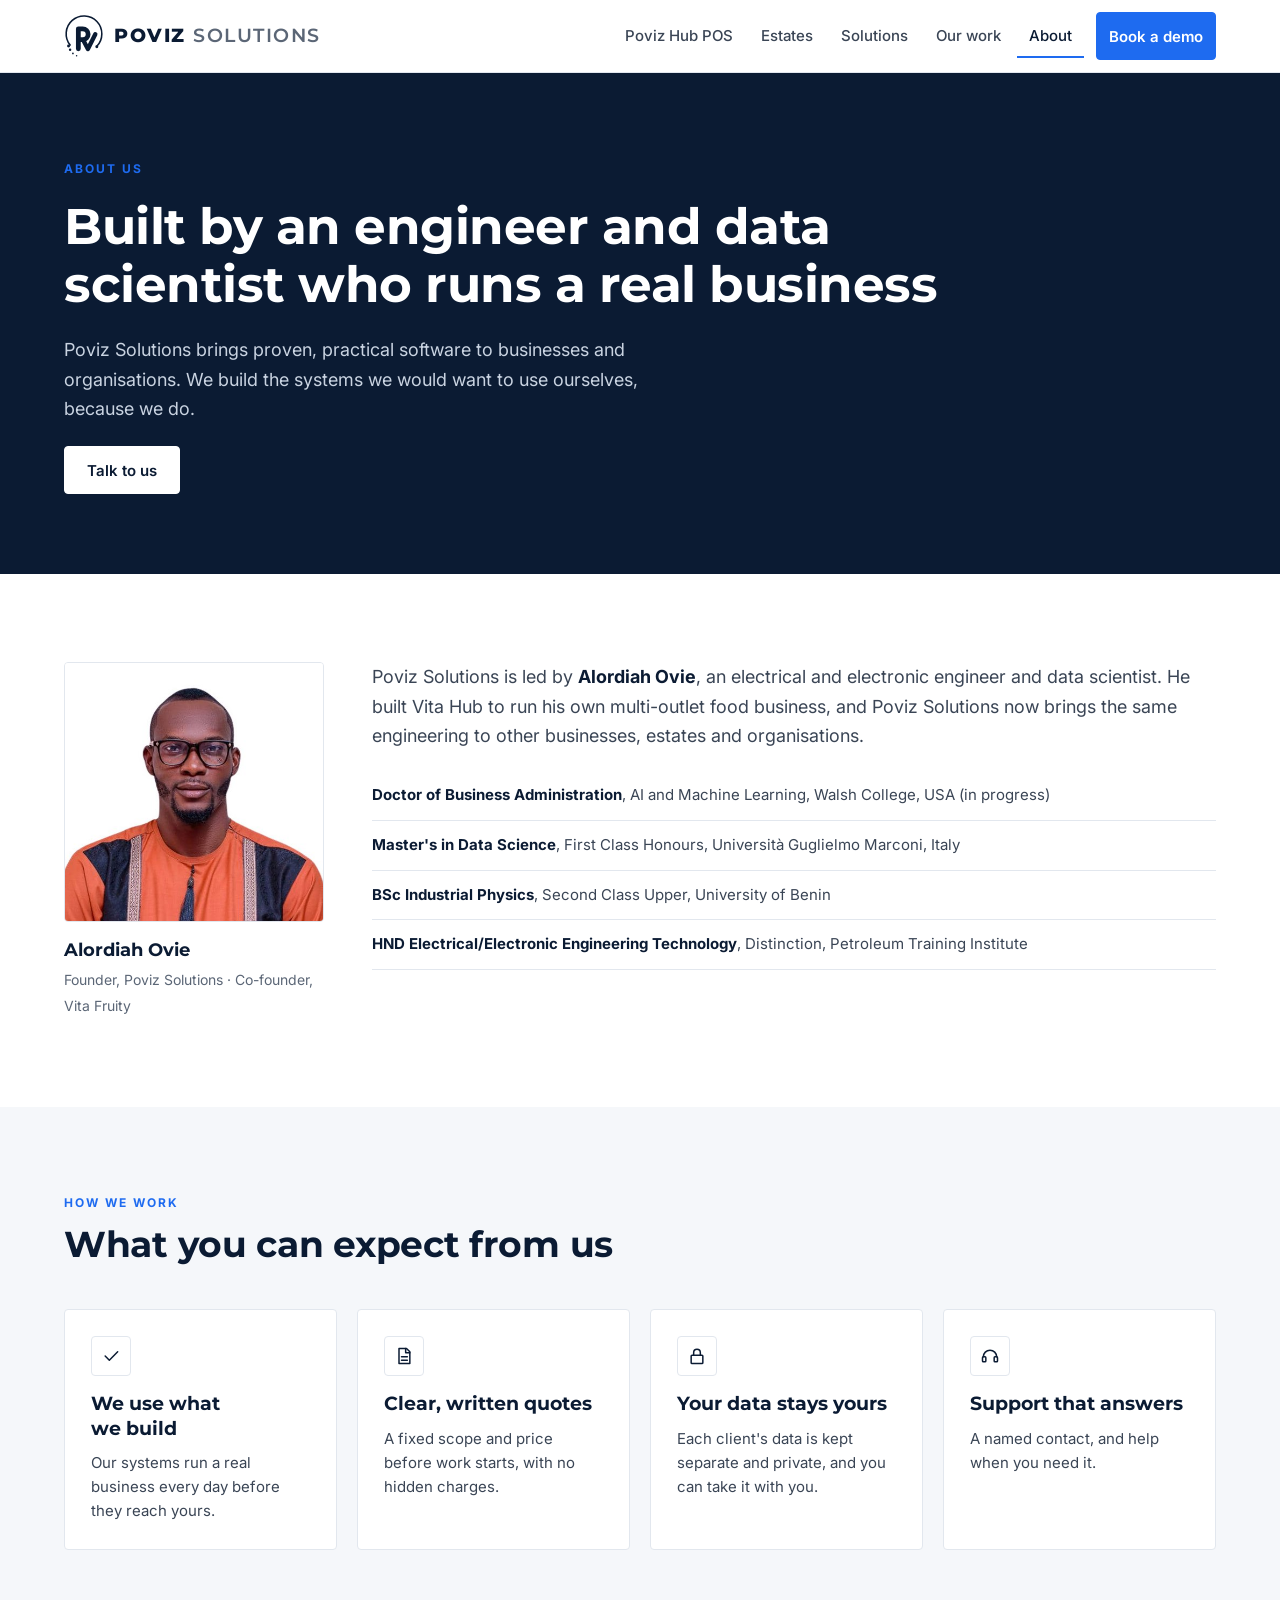
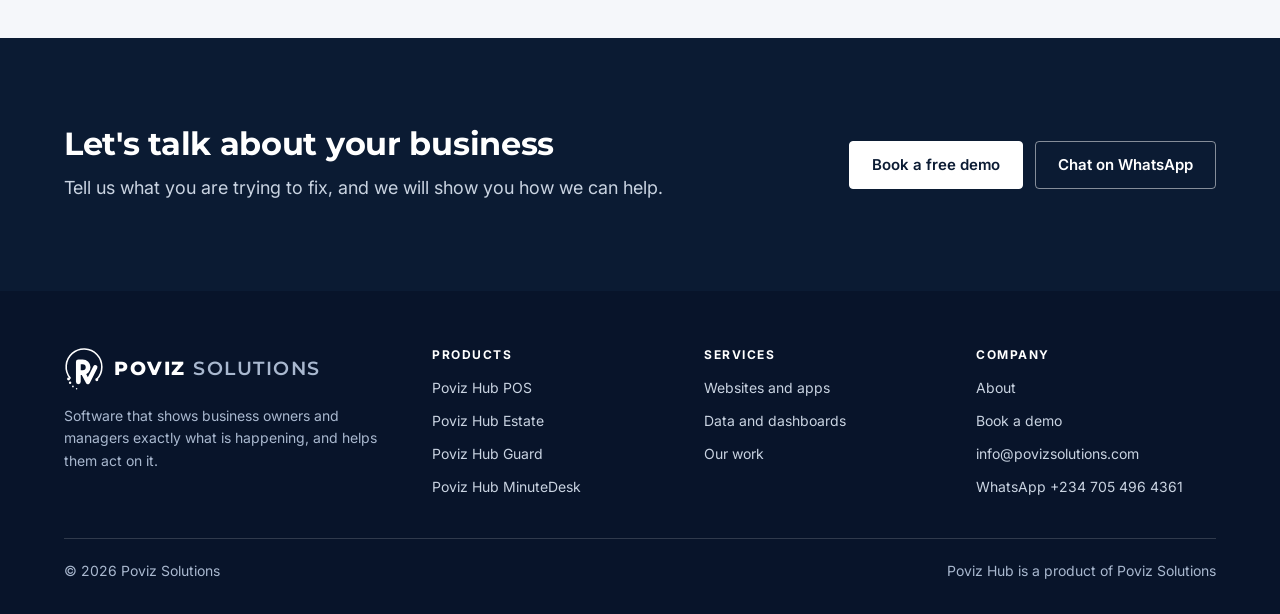
==== about/index.html @ 8c441dad "Professional restyle and a page per product - Navy, white and grey with one blue accent; one-colour " ====
<!doctype html>
<html lang="en">
<head>
<meta charset="utf-8">
<meta name="viewport" content="width=device-width, initial-scale=1">
<title>About | Poviz Solutions</title>
<meta name="description" content="Poviz Solutions is led by Alordiah Ovie, an electrical engineer and data scientist who built Vita Hub to run his own multi-outlet food business.">
<meta property="og:title" content="About | Poviz Solutions">
<meta property="og:description" content="Poviz Solutions is led by Alordiah Ovie, an electrical engineer and data scientist who built Vita Hub to run his own multi-outlet food business.">
<meta property="og:type" content="website">
<meta property="og:url" content="https://povizsolutions.com/about/">
<link rel="canonical" href="https://povizsolutions.com/about/">
<link rel="icon" type="image/svg+xml" href="/favicon.svg">
<link rel="preconnect" href="https://fonts.googleapis.com">
<link rel="preconnect" href="https://fonts.gstatic.com" crossorigin>
<link href="https://fonts.googleapis.com/css2?family=Inter:wght@400;500;600;700&family=Montserrat:wght@600;700;800&display=swap" rel="stylesheet">
<link rel="stylesheet" href="/assets/site.css">
</head>
<body>
<header class="site-header">
<div class="wrap">
<a class="logo" href="/" aria-label="Poviz Solutions home"><svg viewBox="14 6 92 100" aria-hidden="true"><path d="M28.1,76.8 A41 41 0 1 1 89.5,79.5" fill="none" stroke="currentColor" stroke-width="3.6" stroke-linecap="round"/><circle cx="24.5" cy="79" r="3.4" fill="currentColor"/><circle cx="28" cy="87.5" r="2.8" fill="currentColor"/><circle cx="34.5" cy="96" r="2" fill="currentColor"/><circle cx="43" cy="101.5" r="1.7" fill="currentColor"/><circle cx="89.5" cy="80.5" r="3.4" fill="currentColor"/><path d="M47,39.5 H57 A12.5 12.5 0 0 1 57,64.5 H47 M47,39.5 V85.5" fill="none" stroke="currentColor" stroke-width="11" stroke-linecap="round" stroke-linejoin="round"/><path d="M59,67 L69,86 L86,52" fill="none" stroke="currentColor" stroke-width="10" stroke-linecap="round" stroke-linejoin="round"/></svg><b>POVIZ <span>SOLUTIONS</span></b></a>
<nav class="nav" aria-label="Main"><a href="/pos/">Poviz Hub POS</a><a href="/estate/">Estates</a><a href="/solutions/">Solutions</a><a href="/work/">Our work</a><a href="/about/" aria-current="page">About</a><a class="btn" href="/contact/">Book a demo</a></nav>
<details class="menu"><summary aria-label="Open menu"><svg width="18" height="18" viewBox="0 0 24 24" fill="none" stroke="currentColor" stroke-width="2" stroke-linecap="round" aria-hidden="true"><path d="M4 7h16M4 12h16M4 17h16"/></svg>Menu</summary>
<nav class="menu-panel" aria-label="Main"><a href="/pos/">Poviz Hub POS</a><a href="/estate/">Estates</a><a href="/solutions/">Solutions</a><a href="/work/">Our work</a><a href="/about/">About</a><a class="btn" href="/contact/">Book a demo</a></nav></details>
</div>
</header>
<main>
<section class="hero simple"><div class="wrap">
<div class="copy"><div class="eyebrow">About us</div><h1>Built by an engineer and data scientist who runs a real business</h1><p class="lede">Poviz Solutions brings proven, practical software to businesses and organisations. We build the systems we would want to use ourselves, because we do.</p><div class="btn-row"><a class="btn btn-light" href="/contact/">Talk to us</a></div></div>

</div></section><section class="section"><div class="wrap profile">
<figure><img src="/ovie.jpg" alt="Alordiah Ovie, founder of Poviz Solutions" width="238" height="238"><figcaption class="who"><b>Alordiah Ovie</b><span>Founder, Poviz Solutions · Co-founder, Vita Fruity</span></figcaption></figure>
<div class="stack">
<p class="lede">Poviz Solutions is led by <b style="color:var(--navy)">Alordiah Ovie</b>, an electrical and electronic engineer and data scientist. He built Vita Hub to run his own multi-outlet food business, and Poviz Solutions now brings the same engineering to other businesses, estates and organisations.</p>
<ul class="creds">
<li><b>Doctor of Business Administration</b>, AI and Machine Learning, Walsh College, USA (in progress)</li>
<li><b>Master's in Data Science</b>, First Class Honours, Università Guglielmo Marconi, Italy</li>
<li><b>BSc Industrial Physics</b>, Second Class Upper, University of Benin</li>
<li><b>HND Electrical/Electronic Engineering Technology</b>, Distinction, Petroleum Training Institute</li>
</ul>
</div>
</div></section>
<section class="section soft"><div class="wrap">
<div class="head"><div class="eyebrow">How we work</div><h2>What you can expect from us</h2></div>
<div class="grid g4"><div class="card"><span class="icon"><svg width="20" height="20" viewBox="0 0 24 24" fill="none" stroke="currentColor" stroke-width="1.8" stroke-linecap="round" stroke-linejoin="round" aria-hidden="true"><path d="M5 12l5 5L20 7"/></svg></span><h3>We use what we build</h3><p>Our systems run a real business every day before they reach yours.</p></div><div class="card"><span class="icon"><svg width="20" height="20" viewBox="0 0 24 24" fill="none" stroke="currentColor" stroke-width="1.8" stroke-linecap="round" stroke-linejoin="round" aria-hidden="true"><path d="M6 3h9l4 4v14H6z"/><path d="M14 3v5h5M9 13h7M9 17h7"/></svg></span><h3>Clear, written quotes</h3><p>A fixed scope and price before work starts, with no hidden charges.</p></div><div class="card"><span class="icon"><svg width="20" height="20" viewBox="0 0 24 24" fill="none" stroke="currentColor" stroke-width="1.8" stroke-linecap="round" stroke-linejoin="round" aria-hidden="true"><rect x="5" y="11" width="14" height="10" rx="1"/><path d="M8 11V8a4 4 0 0 1 8 0v3"/></svg></span><h3>Your data stays yours</h3><p>Each client's data is kept separate and private, and you can take it with you.</p></div><div class="card"><span class="icon"><svg width="20" height="20" viewBox="0 0 24 24" fill="none" stroke="currentColor" stroke-width="1.8" stroke-linecap="round" stroke-linejoin="round" aria-hidden="true"><path d="M4 13a8 8 0 0 1 16 0"/><rect x="3" y="13" width="4" height="6" rx="1"/><rect x="17" y="13" width="4" height="6" rx="1"/></svg></span><h3>Support that answers</h3><p>A named contact, and help when you need it.</p></div></div>
</div></section>
<section class="section dark cta-band"><div class="wrap">
<div><h2>Let's talk about your business</h2><p class="lede">Tell us what you are trying to fix, and we will show you how we can help.</p></div>
<div class="btn-row"><a class="btn btn-light" href="/contact/?interest=other">Book a free demo</a><a class="btn btn-ghost-light" href="https://wa.me/2347054964361">Chat on WhatsApp</a></div>
</div></section>
</main>
<footer class="site-footer">
<div class="wrap">
<div class="foot-grid">
<div><a class="logo light" href="/" aria-label="Poviz Solutions home"><svg viewBox="14 6 92 100" aria-hidden="true"><path d="M28.1,76.8 A41 41 0 1 1 89.5,79.5" fill="none" stroke="currentColor" stroke-width="3.6" stroke-linecap="round"/><circle cx="24.5" cy="79" r="3.4" fill="currentColor"/><circle cx="28" cy="87.5" r="2.8" fill="currentColor"/><circle cx="34.5" cy="96" r="2" fill="currentColor"/><circle cx="43" cy="101.5" r="1.7" fill="currentColor"/><circle cx="89.5" cy="80.5" r="3.4" fill="currentColor"/><path d="M47,39.5 H57 A12.5 12.5 0 0 1 57,64.5 H47 M47,39.5 V85.5" fill="none" stroke="currentColor" stroke-width="11" stroke-linecap="round" stroke-linejoin="round"/><path d="M59,67 L69,86 L86,52" fill="none" stroke="currentColor" stroke-width="10" stroke-linecap="round" stroke-linejoin="round"/></svg><b>POVIZ <span>SOLUTIONS</span></b></a>
<p>Software that shows business owners and managers exactly what is happening, and helps them act on it.</p></div>
<div><h3>Products</h3><ul><li><a href="/pos/">Poviz Hub POS</a></li><li><a href="/estate/">Poviz Hub Estate</a></li><li><a href="/guard/">Poviz Hub Guard</a></li><li><a href="/minutedesk/">Poviz Hub MinuteDesk</a></li></ul></div>
<div><h3>Services</h3><ul><li><a href="/websites/">Websites and apps</a></li><li><a href="/data/">Data and dashboards</a></li><li><a href="/work/">Our work</a></li></ul></div>
<div><h3>Company</h3><ul><li><a href="/about/">About</a></li><li><a href="/contact/">Book a demo</a></li><li><a href="mailto:info@povizsolutions.com">info@povizsolutions.com</a></li><li><a href="https://wa.me/2347054964361">WhatsApp +234 705 496 4361</a></li></ul></div>
</div>
<div class="foot-base"><span>© 2026 Poviz Solutions</span><span>Poviz Hub is a product of Poviz Solutions</span></div>
</div>
</footer>
</body>
</html>
---- assets/site.css ----
/* Poviz Solutions · site styles
   Navy, white and grey, with one blue accent. Sharp corners (4px). */
:root{
  --navy:#0B1B33; --navy-2:#13274A; --ink:#1F2A3A; --body:#3A4555; --muted:#5B6676;
  --line:#E2E7EE; --line-dark:rgba(255,255,255,.16);
  --soft:#F5F7FA; --white:#FFFFFF;
  --blue:#1E6BF0; --blue-dark:#1450B8; --blue-light:#8DB4FF;
  --radius:4px;
  --display:Montserrat,Arial,sans-serif; --sans:Inter,Arial,sans-serif;
}
*{box-sizing:border-box}
html{scroll-behavior:smooth;-webkit-text-size-adjust:100%}
@media (prefers-reduced-motion:reduce){html{scroll-behavior:auto}}
body{margin:0;background:var(--white);color:var(--ink);font:16px/1.65 var(--sans)}
img{max-width:100%;height:auto}
a{color:var(--blue)}a:hover{color:var(--navy)}
h1,h2,h3{font-family:var(--display);color:var(--navy);margin:0;line-height:1.15;font-weight:700;text-wrap:balance}
h1{font-size:50px;letter-spacing:-.5px}
h2{font-size:36px;letter-spacing:-.3px}
h3{font-size:19px;line-height:1.3}
p{margin:0}
@media (max-width:720px){h1{font-size:34px}h2{font-size:27px}}
:focus-visible{outline:3px solid var(--blue-light);outline-offset:2px}
.sr{position:absolute;width:1px;height:1px;overflow:hidden;clip:rect(0 0 0 0);white-space:nowrap}
.wrap{max-width:1200px;margin:0 auto;padding:0 24px}
@media (max-width:720px){.wrap{padding:0 16px}}

/* Header */
.site-header{background:var(--white);border-bottom:1px solid var(--line);position:sticky;top:0;z-index:20}
.site-header .wrap{display:flex;align-items:center;justify-content:space-between;gap:16px;min-height:72px}
.logo{display:flex;align-items:center;gap:10px;text-decoration:none;color:var(--navy)}
.logo svg{width:40px;height:44px;flex-shrink:0}
.logo b{font-family:var(--display);font-weight:800;font-size:19px;letter-spacing:1.5px;white-space:nowrap}
.logo b span{font-weight:600;color:var(--muted)}
.on-dark .logo, .logo.light{color:var(--white)}
.logo.light b span{color:#A9B8CF}
.nav{display:flex;align-items:center;gap:4px;font-size:15px;font-weight:500}
.nav a{color:var(--body);text-decoration:none;padding:10px 12px}
.nav a:hover,.nav a[aria-current="page"]{color:var(--navy)}
.nav a[aria-current="page"]{box-shadow:inset 0 -2px 0 var(--blue)}
.nav .btn{margin-left:8px;color:var(--white);box-shadow:none}
.menu{display:none}
@media (max-width:980px){
  .nav{display:none}
  .menu{display:block;position:relative}
  .menu summary{list-style:none;cursor:pointer;height:44px;padding:0 14px;border:1px solid var(--line);border-radius:var(--radius);display:flex;align-items:center;gap:8px;font-weight:600;font-size:15px;color:var(--navy)}
  .menu summary::-webkit-details-marker{display:none}
  .menu[open] summary{border-color:var(--navy)}
  .menu-panel{position:absolute;right:0;top:52px;width:min(300px,calc(100vw - 32px));background:var(--white);border:1px solid var(--line);border-radius:var(--radius);box-shadow:0 16px 40px rgba(11,27,51,.14);padding:8px;display:flex;flex-direction:column}
  .menu-panel a{padding:12px 12px;color:var(--ink);text-decoration:none;font-weight:500;border-radius:var(--radius)}
  .menu-panel a:hover{background:var(--soft)}
  .menu-panel .btn{margin-top:6px;color:var(--white)}
}
@media (max-width:420px){.logo b{font-size:16px;letter-spacing:1px}.logo svg{width:34px;height:38px}}

/* Buttons */
.btn{display:inline-flex;align-items:center;justify-content:center;gap:8px;height:48px;padding:0 22px;border-radius:var(--radius);border:1.5px solid var(--blue);background:var(--blue);color:var(--white);font:600 15px var(--sans);text-decoration:none;cursor:pointer;white-space:nowrap}
.btn:hover{background:var(--blue-dark);border-color:var(--blue-dark);color:var(--white)}
.btn-outline{background:transparent;color:var(--navy);border-color:var(--navy)}
.btn-outline:hover{background:var(--navy);border-color:var(--navy);color:var(--white)}
.btn-light{background:var(--white);border-color:var(--white);color:var(--navy)}
.btn-light:hover{background:#E8EDF4;border-color:#E8EDF4;color:var(--navy)}
.btn-ghost-light{background:transparent;border-color:rgba(255,255,255,.5);color:var(--white)}
.btn-ghost-light:hover{background:rgba(255,255,255,.08);border-color:var(--white);color:var(--white)}
.btn-row{display:flex;flex-wrap:wrap;gap:12px}
.link{font-weight:600;text-decoration:none}
.link:hover{text-decoration:underline}

/* Sections */
.section{padding:88px 0}
.section.tight{padding:64px 0}
.section.soft{background:var(--soft)}
.section.dark{background:var(--navy);color:#C9D3E1}
.section.dark h1,.section.dark h2,.section.dark h3{color:var(--white)}
.section.lined{border-top:1px solid var(--line)}
@media (max-width:720px){.section{padding:60px 0}.section.tight{padding:44px 0}}
.eyebrow{font:700 12px var(--sans);letter-spacing:2px;text-transform:uppercase;color:var(--blue)}
.dark .eyebrow{color:var(--blue-light)}
.head{display:flex;flex-direction:column;gap:14px;max-width:760px}
.lede{font-size:18px;line-height:1.65;color:var(--body)}
.dark .lede{color:#C9D3E1}
.stack{display:flex;flex-direction:column;gap:20px}
.mt-40{margin-top:40px}.mt-24{margin-top:24px}

/* Hero */
.hero{background:var(--navy);color:#C9D3E1}
.hero .wrap{display:grid;grid-template-columns:minmax(0,1.15fr) minmax(0,.85fr);gap:56px;align-items:center;padding-top:88px;padding-bottom:96px}
.hero.simple .wrap{grid-template-columns:minmax(0,1fr);padding-bottom:80px}
.hero h1{color:var(--white)}
.hero .lede{color:#C9D3E1;max-width:620px}
.hero .copy{display:flex;flex-direction:column;gap:22px}
@media (max-width:900px){.hero .wrap{grid-template-columns:minmax(0,1fr);gap:40px;padding-top:56px;padding-bottom:64px}}
.status{display:inline-flex;align-items:center;gap:8px;align-self:flex-start;font-size:13px;font-weight:600;color:var(--white);border:1px solid var(--line-dark);border-radius:var(--radius);padding:6px 12px}
.status i{width:8px;height:8px;border-radius:50%;background:var(--blue-light)}
.status.live i{background:#4ADE80}

/* Dashboard illustration */
.panel{background:var(--white);border-radius:6px;padding:22px;color:var(--ink);display:flex;flex-direction:column;gap:14px;box-shadow:0 24px 60px rgba(0,0,0,.25);max-width:440px;width:100%;justify-self:center}
.panel-top{display:flex;justify-content:space-between;align-items:center;font-weight:600;font-size:15px}
.tag{font-size:12px;font-weight:600;color:var(--blue-dark);border:1px solid #C9DAFB;border-radius:2px;padding:2px 8px}
.bars{display:flex;align-items:flex-end;gap:7px;height:96px;border-bottom:1px solid var(--line);padding:0 4px}
.bars span{flex:1;background:var(--navy);border-radius:2px 2px 0 0}
.bars span.b{background:var(--blue)}
.panel-row{background:var(--soft);border-radius:var(--radius);padding:14px;display:flex;justify-content:space-between;align-items:center;gap:12px}
.panel-row small{display:block;font-size:12px;color:var(--muted)}
.panel-row b{font-size:16px}
.ok{font-size:12px;font-weight:600;color:#166534;border:1px solid #BBE5C8;border-radius:2px;padding:2px 8px}
.panel-grid{display:grid;grid-template-columns:repeat(2,minmax(0,1fr));gap:8px}
.panel-grid div{border:1px solid var(--line);border-radius:var(--radius);padding:12px}
.panel-grid small{display:block;font-size:12px;color:var(--muted)}
.panel-grid b{font-family:var(--display);font-size:22px}
.panel-grid b.sm{font-family:var(--sans);font-size:15px}
.panel-note{font-size:12px;color:var(--muted);text-align:center}

/* Trust strip */
.strip{border-bottom:1px solid var(--line);background:var(--soft)}
.strip .wrap{display:flex;flex-wrap:wrap;gap:12px 40px;align-items:center;justify-content:space-between;padding-top:22px;padding-bottom:22px}
.strip p{font-family:var(--display);font-weight:700;color:var(--navy);font-size:18px}
.ticks{display:flex;flex-wrap:wrap;gap:10px 28px;list-style:none;margin:0;padding:0;font-weight:600;font-size:15px;color:var(--navy)}
.ticks li{display:flex;align-items:center;gap:8px}
.ticks svg{flex-shrink:0;color:var(--blue)}
.dark .ticks{color:var(--white)}
.dark .ticks svg{color:var(--blue-light)}

/* Cards */
.grid{display:grid;gap:20px;margin-top:44px}
.g2{grid-template-columns:repeat(2,minmax(0,1fr))}
.g3{grid-template-columns:repeat(3,minmax(0,1fr))}
.g4{grid-template-columns:repeat(4,minmax(0,1fr))}
@media (max-width:1000px){.g3,.g4{grid-template-columns:repeat(2,minmax(0,1fr))}}
@media (max-width:640px){.g2,.g3,.g4{grid-template-columns:minmax(0,1fr)}}
.card{background:var(--white);border:1px solid var(--line);border-radius:var(--radius);padding:26px;display:flex;flex-direction:column;gap:10px}
.card p{color:var(--body);font-size:15px;line-height:1.6}
.soft .card{background:var(--white)}
.dark .card{background:transparent;border-color:var(--line-dark)}
.dark .card p{color:#C9D3E1}
.card .icon{width:40px;height:40px;border-radius:var(--radius);border:1px solid var(--line);display:flex;align-items:center;justify-content:center;color:var(--navy);margin-bottom:6px}
.dark .card .icon{border-color:var(--line-dark);color:var(--white)}
.card .more{margin-top:auto;padding-top:8px;font-weight:600;font-size:15px;text-decoration:none}
a.card{text-decoration:none;color:inherit;transition:border-color .15s ease}
a.card:hover{border-color:var(--navy)}
a.card:hover .more{text-decoration:underline}
.label{align-self:flex-start;font-size:12px;font-weight:600;letter-spacing:.3px;color:var(--muted);border:1px solid var(--line);border-radius:2px;padding:2px 8px}
.label.live{color:#166534;border-color:#BBE5C8}

/* Split layout */
.split{display:grid;grid-template-columns:minmax(0,1fr) minmax(0,1fr);gap:56px;align-items:center}
@media (max-width:900px){.split{grid-template-columns:minmax(0,1fr);gap:36px}}

/* Lists */
.list{list-style:none;margin:0;padding:0;display:flex;flex-direction:column}
.list li{display:flex;gap:14px;padding:18px 0;border-bottom:1px solid var(--line)}
.list li:first-child{border-top:1px solid var(--line)}
.dark .list li{border-color:var(--line-dark)}
.list b{display:block;color:var(--navy);font-size:17px;margin-bottom:2px}
.dark .list b{color:var(--white)}
.list p{color:var(--body);font-size:15px}
.dark .list p{color:#C9D3E1}
.list .num{flex-shrink:0;width:32px;height:32px;border-radius:var(--radius);background:var(--navy);color:var(--white);font:700 14px var(--display);display:flex;align-items:center;justify-content:center}
.dark .list .num{background:var(--white);color:var(--navy)}
.chips{display:flex;flex-wrap:wrap;gap:8px;list-style:none;margin:0;padding:0}
.chips li{border:1px solid var(--line);border-radius:2px;padding:6px 12px;font-size:14px;font-weight:500;color:var(--navy)}
.dark .chips li{border-color:var(--line-dark);color:var(--white)}

/* Steps */
.steps{display:grid;grid-template-columns:repeat(4,minmax(0,1fr));gap:0;margin-top:44px;border-top:1px solid var(--line)}
.steps > div{padding:28px 24px 0 0;display:flex;flex-direction:column;gap:10px}
.steps .n{font:700 14px var(--display);color:var(--blue)}
.steps p{color:var(--body);font-size:15px}
@media (max-width:900px){.steps{grid-template-columns:repeat(2,minmax(0,1fr))}}
@media (max-width:560px){.steps{grid-template-columns:minmax(0,1fr)}}

/* Devices and screenshots */
.browser{background:var(--navy);border-radius:6px 6px 0 0;padding:10px 10px 0;box-shadow:0 24px 60px rgba(11,27,51,.16)}
.browser .dots{display:flex;gap:6px;padding:0 4px 9px;align-items:center}
.browser .dots i{width:9px;height:9px;border-radius:50%;background:#3A4B66}
.browser .dots span{margin-left:8px;font-size:12px;color:#A9B8CF}
.browser img{display:block;border-radius:2px 2px 0 0}
.browser-base{height:12px;background:#CBD3DE;border-radius:0 0 6px 6px;margin:0 -14px}
.shots{display:flex;gap:20px;overflow-x:auto;scroll-snap-type:x mandatory;padding:6px 2px 18px;margin-top:28px}
.shots figure{flex:0 0 210px;margin:0;scroll-snap-align:start}
.phone{background:var(--navy);border-radius:26px;padding:7px;box-shadow:0 14px 34px rgba(11,27,51,.16)}
.phone img{display:block;border-radius:20px}
.shots figcaption{margin-top:12px}
.shots figcaption b{display:block;font-size:15px;color:var(--navy)}
.shots figcaption span{font-size:13px;line-height:1.5;color:var(--muted)}
.dark .shots figcaption b{color:var(--white)}
.dark .shots figcaption span{color:#A9B8CF}
.note{font-size:13px;color:var(--muted)}

/* FAQ */
.faq{display:flex;flex-direction:column;margin-top:32px;border-top:1px solid var(--line)}
.faq details{border-bottom:1px solid var(--line);padding:20px 0}
.faq summary{cursor:pointer;font-weight:600;font-size:17px;color:var(--navy);list-style:none;display:flex;justify-content:space-between;gap:16px}
.faq summary::-webkit-details-marker{display:none}
.faq summary::after{content:"+";font-size:22px;line-height:1;color:var(--navy);font-weight:400}
.faq details[open] summary::after{content:"–"}
.faq p{margin-top:10px;color:var(--body);font-size:15px;line-height:1.7;max-width:760px}

/* About */
.profile{display:grid;grid-template-columns:260px minmax(0,1fr);gap:48px;align-items:start}
.profile img{width:100%;aspect-ratio:1;object-fit:cover;border-radius:var(--radius);display:block;border:1px solid var(--line)}
.profile .who{margin-top:14px}
.profile .who b{display:block;font-family:var(--display);font-size:18px;color:var(--navy)}
.profile .who span{font-size:14px;color:var(--muted)}
@media (max-width:760px){.profile{grid-template-columns:minmax(0,1fr)}.profile figure{max-width:240px}}
.profile figure{margin:0}
.creds{list-style:none;margin:0;padding:0;display:flex;flex-direction:column}
.creds li{padding:12px 0;border-bottom:1px solid var(--line);font-size:15px;color:var(--body)}
.creds li b{color:var(--navy)}

/* Contact */
.contact{display:grid;grid-template-columns:minmax(0,1fr) minmax(0,1.1fr);gap:56px;align-items:start}
@media (max-width:900px){.contact{grid-template-columns:minmax(0,1fr);gap:36px}}
.contact-lines{list-style:none;margin:0;padding:0;display:flex;flex-direction:column}
.contact-lines li{padding:14px 0;border-bottom:1px solid var(--line);display:flex;flex-direction:column;gap:2px}
.contact-lines small{font-size:13px;color:var(--muted)}
.contact-lines a{font-weight:600;font-size:17px;text-decoration:none;color:var(--navy)}
.contact-lines a:hover{color:var(--blue)}
form.form{background:var(--white);border:1px solid var(--line);border-radius:var(--radius);padding:28px;display:flex;flex-direction:column;gap:16px}
@media (max-width:520px){form.form{padding:20px}}
.field{display:flex;flex-direction:column;gap:6px}
.field label{font-size:14px;font-weight:600;color:var(--ink)}
.field input,.field select,.field textarea{height:48px;border:1px solid #C6D0DC;border-radius:var(--radius);padding:0 14px;font:15px var(--sans);color:var(--ink);background:var(--white);width:100%}
.field textarea{height:auto;min-height:120px;padding:12px 14px;resize:vertical}
.field input:focus,.field select:focus,.field textarea:focus{outline:2px solid var(--blue);outline-offset:0;border-color:var(--blue)}
.hp{position:absolute;left:-9999px}
.form .btn{width:100%;height:52px;font-size:16px}
.small{font-size:13px;color:var(--muted)}

/* CTA band */
.cta-band .wrap{display:flex;flex-wrap:wrap;gap:24px 40px;align-items:center;justify-content:space-between}
.cta-band h2{font-size:32px}
.cta-band .lede{margin-top:10px;max-width:620px}

/* Footer */
.site-footer{background:#08142A;color:#A9B8CF;font-size:14px}
.site-footer .wrap{padding-top:56px;padding-bottom:32px}
.foot-grid{display:grid;grid-template-columns:minmax(0,1.4fr) repeat(3,minmax(0,1fr));gap:32px}
@media (max-width:860px){.foot-grid{grid-template-columns:repeat(2,minmax(0,1fr))}}
@media (max-width:480px){.foot-grid{grid-template-columns:minmax(0,1fr)}}
.foot-grid h3{font:700 12px var(--sans);letter-spacing:1.5px;text-transform:uppercase;color:var(--white);margin-bottom:14px}
.foot-grid ul{list-style:none;margin:0;padding:0;display:flex;flex-direction:column;gap:10px}
.foot-grid a{color:#C9D3E1;text-decoration:none}
.foot-grid a:hover{color:var(--white);text-decoration:underline}
.foot-grid p{margin-top:14px;max-width:320px;line-height:1.6}
.foot-base{border-top:1px solid var(--line-dark);margin-top:40px;padding-top:20px;display:flex;flex-wrap:wrap;justify-content:space-between;gap:12px}
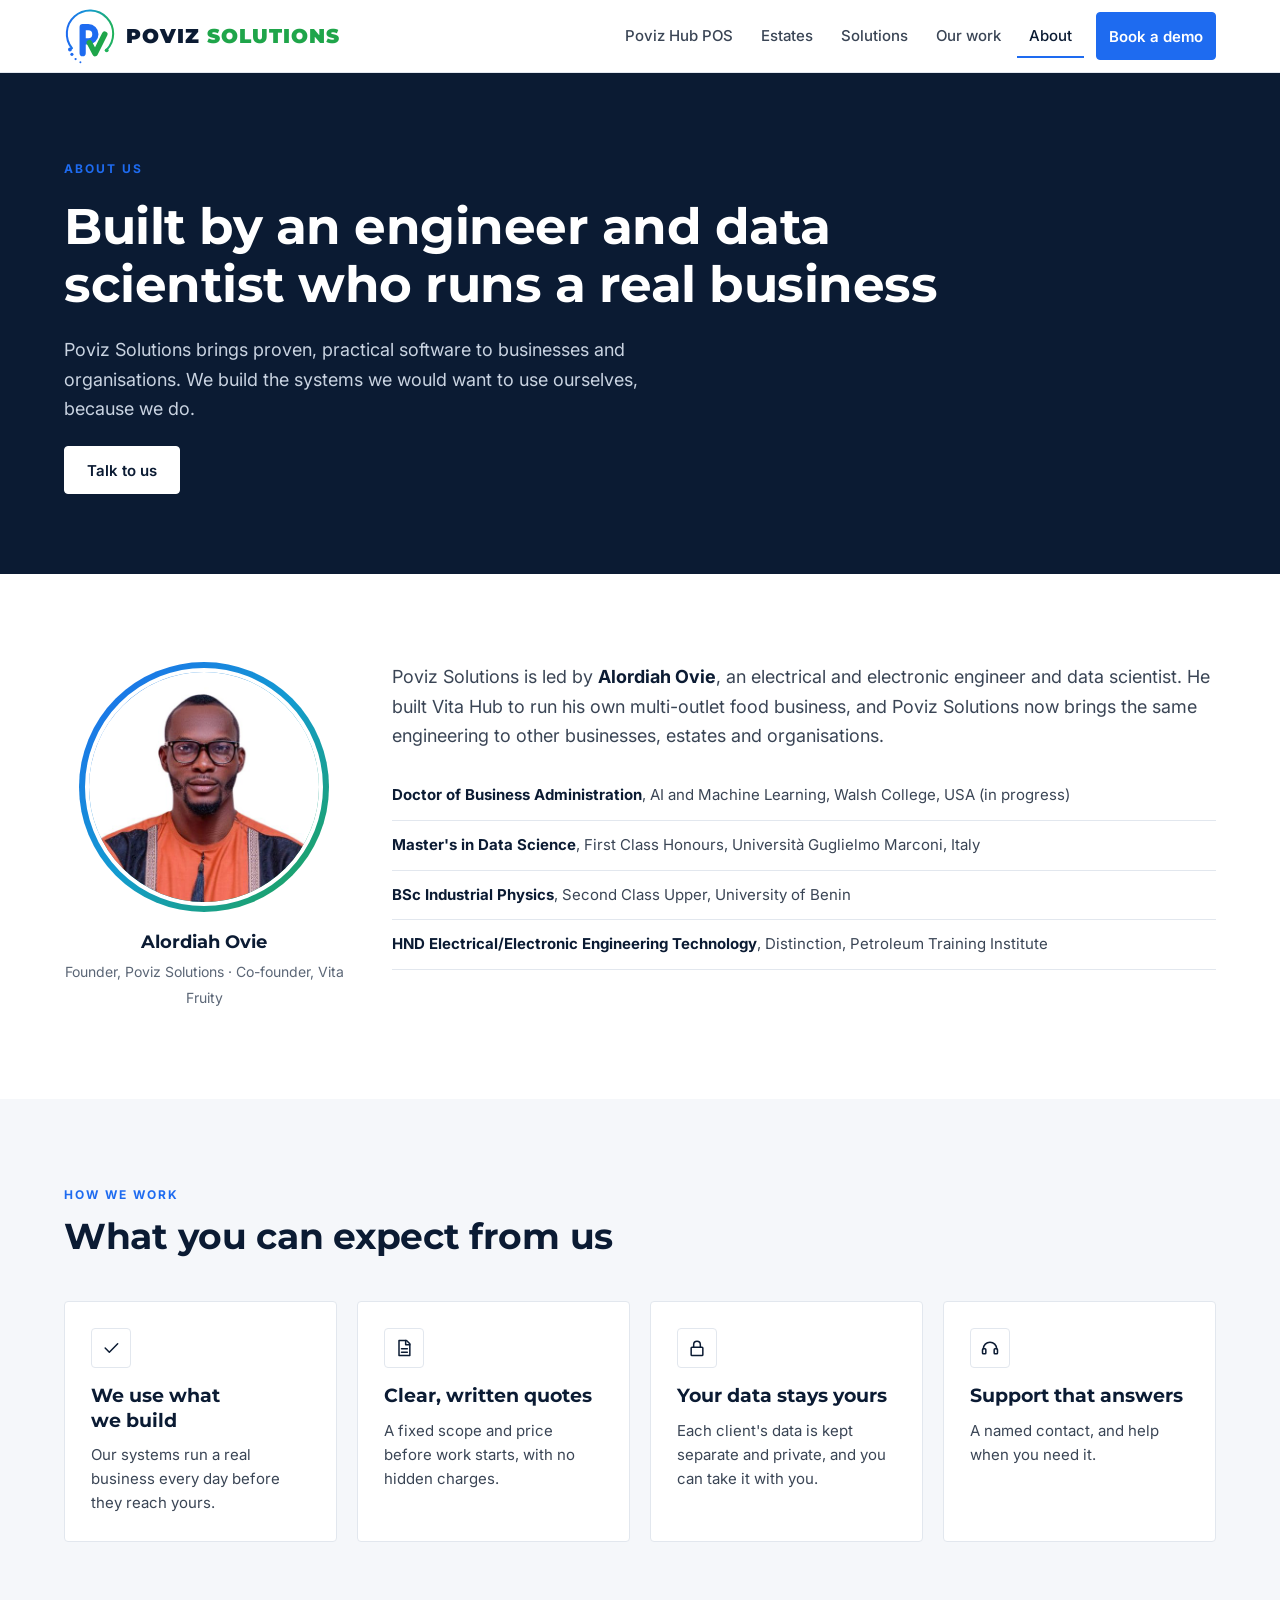
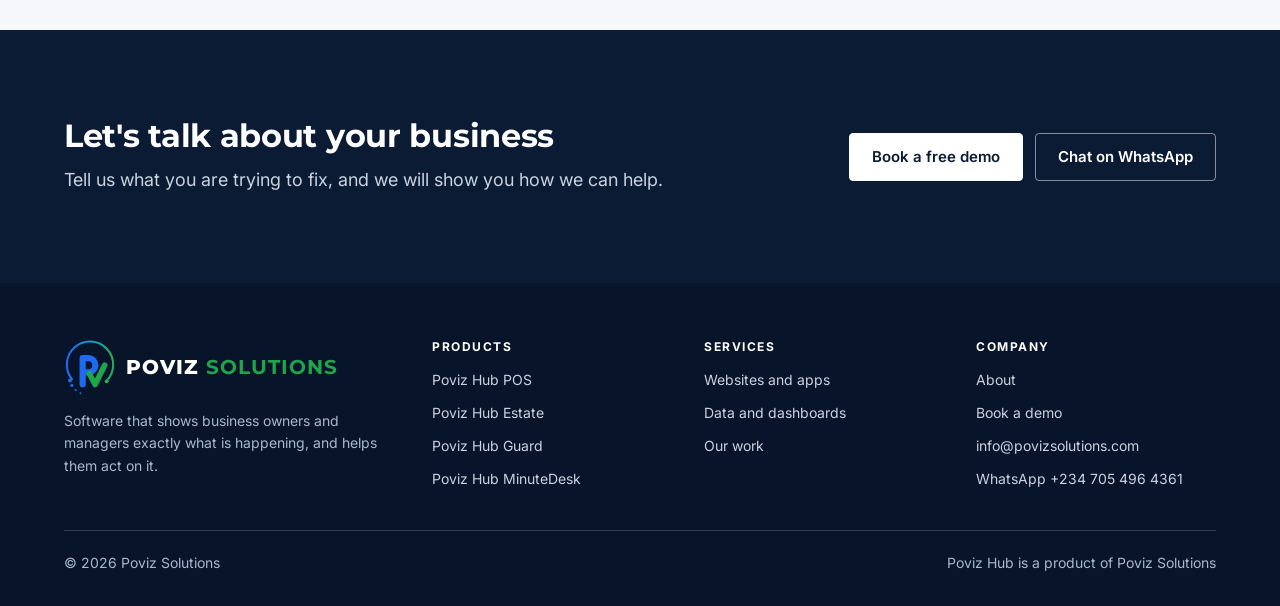
==== commit 06614283: "Restore original logo colours, wordmark and favicon; round photo with gradient ring Co-Authored-By: " ====
--- a/about/index.html
+++ b/about/index.html
@@ -19,7 +19,7 @@
 <body>
 <header class="site-header">
 <div class="wrap">
-<a class="logo" href="/" aria-label="Poviz Solutions home"><svg viewBox="14 6 92 100" aria-hidden="true"><path d="M28.1,76.8 A41 41 0 1 1 89.5,79.5" fill="none" stroke="currentColor" stroke-width="3.6" stroke-linecap="round"/><circle cx="24.5" cy="79" r="3.4" fill="currentColor"/><circle cx="28" cy="87.5" r="2.8" fill="currentColor"/><circle cx="34.5" cy="96" r="2" fill="currentColor"/><circle cx="43" cy="101.5" r="1.7" fill="currentColor"/><circle cx="89.5" cy="80.5" r="3.4" fill="currentColor"/><path d="M47,39.5 H57 A12.5 12.5 0 0 1 57,64.5 H47 M47,39.5 V85.5" fill="none" stroke="currentColor" stroke-width="11" stroke-linecap="round" stroke-linejoin="round"/><path d="M59,67 L69,86 L86,52" fill="none" stroke="currentColor" stroke-width="10" stroke-linecap="round" stroke-linejoin="round"/></svg><b>POVIZ <span>SOLUTIONS</span></b></a>
+<a class="logo" href="/" aria-label="Poviz Solutions home"><svg viewBox="14 6 92 100" aria-hidden="true"><defs><linearGradient id="pvnav" x1="0" y1="0" x2="1" y2="0"><stop offset="0" stop-color="#1E6BF0"/><stop offset="0.5" stop-color="#139BD0"/><stop offset="1" stop-color="#20B25A"/></linearGradient></defs><path d="M28.1,76.8 A41 41 0 1 1 89.5,79.5" fill="none" stroke="url(#pvnav)" stroke-width="3.6" stroke-linecap="round"/><circle cx="24.5" cy="79" r="3.4" fill="#1E6BF0"/><circle cx="28" cy="87.5" r="2.8" fill="#1E6BF0"/><circle cx="34.5" cy="96" r="2" fill="#1E6BF0"/><circle cx="43" cy="101.5" r="1.7" fill="#1E6BF0"/><circle cx="89.5" cy="80.5" r="3.4" fill="#20B25A"/><path d="M47,39.5 H57 A12.5 12.5 0 0 1 57,64.5 H47 M47,39.5 V85.5" fill="none" stroke="#1E6BF0" stroke-width="11" stroke-linecap="round" stroke-linejoin="round"/><path d="M59,67 L69,86 L86,52" fill="none" stroke="#1FA54A" stroke-width="10" stroke-linecap="round" stroke-linejoin="round"/></svg><b>POVIZ <span>SOLUTIONS</span></b></a>
 <nav class="nav" aria-label="Main"><a href="/pos/">Poviz Hub POS</a><a href="/estate/">Estates</a><a href="/solutions/">Solutions</a><a href="/work/">Our work</a><a href="/about/" aria-current="page">About</a><a class="btn" href="/contact/">Book a demo</a></nav>
 <details class="menu"><summary aria-label="Open menu"><svg width="18" height="18" viewBox="0 0 24 24" fill="none" stroke="currentColor" stroke-width="2" stroke-linecap="round" aria-hidden="true"><path d="M4 7h16M4 12h16M4 17h16"/></svg>Menu</summary>
 <nav class="menu-panel" aria-label="Main"><a href="/pos/">Poviz Hub POS</a><a href="/estate/">Estates</a><a href="/solutions/">Solutions</a><a href="/work/">Our work</a><a href="/about/">About</a><a class="btn" href="/contact/">Book a demo</a></nav></details>
@@ -30,7 +30,7 @@
 <div class="copy"><div class="eyebrow">About us</div><h1>Built by an engineer and data scientist who runs a real business</h1><p class="lede">Poviz Solutions brings proven, practical software to businesses and organisations. We build the systems we would want to use ourselves, because we do.</p><div class="btn-row"><a class="btn btn-light" href="/contact/">Talk to us</a></div></div>
 
 </div></section><section class="section"><div class="wrap profile">
-<figure><img src="/ovie.jpg" alt="Alordiah Ovie, founder of Poviz Solutions" width="238" height="238"><figcaption class="who"><b>Alordiah Ovie</b><span>Founder, Poviz Solutions · Co-founder, Vita Fruity</span></figcaption></figure>
+<figure><div class="photo-ring"><img src="/ovie.jpg" alt="Alordiah Ovie, founder of Poviz Solutions" width="238" height="238"></div><figcaption class="who"><b>Alordiah Ovie</b><span>Founder, Poviz Solutions · Co-founder, Vita Fruity</span></figcaption></figure>
 <div class="stack">
 <p class="lede">Poviz Solutions is led by <b style="color:var(--navy)">Alordiah Ovie</b>, an electrical and electronic engineer and data scientist. He built Vita Hub to run his own multi-outlet food business, and Poviz Solutions now brings the same engineering to other businesses, estates and organisations.</p>
 <ul class="creds">
@@ -53,7 +53,7 @@
 <footer class="site-footer">
 <div class="wrap">
 <div class="foot-grid">
-<div><a class="logo light" href="/" aria-label="Poviz Solutions home"><svg viewBox="14 6 92 100" aria-hidden="true"><path d="M28.1,76.8 A41 41 0 1 1 89.5,79.5" fill="none" stroke="currentColor" stroke-width="3.6" stroke-linecap="round"/><circle cx="24.5" cy="79" r="3.4" fill="currentColor"/><circle cx="28" cy="87.5" r="2.8" fill="currentColor"/><circle cx="34.5" cy="96" r="2" fill="currentColor"/><circle cx="43" cy="101.5" r="1.7" fill="currentColor"/><circle cx="89.5" cy="80.5" r="3.4" fill="currentColor"/><path d="M47,39.5 H57 A12.5 12.5 0 0 1 57,64.5 H47 M47,39.5 V85.5" fill="none" stroke="currentColor" stroke-width="11" stroke-linecap="round" stroke-linejoin="round"/><path d="M59,67 L69,86 L86,52" fill="none" stroke="currentColor" stroke-width="10" stroke-linecap="round" stroke-linejoin="round"/></svg><b>POVIZ <span>SOLUTIONS</span></b></a>
+<div><a class="logo light" href="/" aria-label="Poviz Solutions home"><svg viewBox="14 6 92 100" aria-hidden="true"><defs><linearGradient id="pvfoot" x1="0" y1="0" x2="1" y2="0"><stop offset="0" stop-color="#1E6BF0"/><stop offset="0.5" stop-color="#139BD0"/><stop offset="1" stop-color="#20B25A"/></linearGradient></defs><path d="M28.1,76.8 A41 41 0 1 1 89.5,79.5" fill="none" stroke="url(#pvfoot)" stroke-width="3.6" stroke-linecap="round"/><circle cx="24.5" cy="79" r="3.4" fill="#1E6BF0"/><circle cx="28" cy="87.5" r="2.8" fill="#1E6BF0"/><circle cx="34.5" cy="96" r="2" fill="#1E6BF0"/><circle cx="43" cy="101.5" r="1.7" fill="#1E6BF0"/><circle cx="89.5" cy="80.5" r="3.4" fill="#20B25A"/><path d="M47,39.5 H57 A12.5 12.5 0 0 1 57,64.5 H47 M47,39.5 V85.5" fill="none" stroke="#1E6BF0" stroke-width="11" stroke-linecap="round" stroke-linejoin="round"/><path d="M59,67 L69,86 L86,52" fill="none" stroke="#1FA54A" stroke-width="10" stroke-linecap="round" stroke-linejoin="round"/></svg><b>POVIZ <span>SOLUTIONS</span></b></a>
 <p>Software that shows business owners and managers exactly what is happening, and helps them act on it.</p></div>
 <div><h3>Products</h3><ul><li><a href="/pos/">Poviz Hub POS</a></li><li><a href="/estate/">Poviz Hub Estate</a></li><li><a href="/guard/">Poviz Hub Guard</a></li><li><a href="/minutedesk/">Poviz Hub MinuteDesk</a></li></ul></div>
 <div><h3>Services</h3><ul><li><a href="/websites/">Websites and apps</a></li><li><a href="/data/">Data and dashboards</a></li><li><a href="/work/">Our work</a></li></ul></div>
--- a/assets/site.css
+++ b/assets/site.css
@@ -29,11 +29,11 @@
 .site-header{background:var(--white);border-bottom:1px solid var(--line);position:sticky;top:0;z-index:20}
 .site-header .wrap{display:flex;align-items:center;justify-content:space-between;gap:16px;min-height:72px}
 .logo{display:flex;align-items:center;gap:10px;text-decoration:none;color:var(--navy)}
-.logo svg{width:40px;height:44px;flex-shrink:0}
-.logo b{font-family:var(--display);font-weight:800;font-size:19px;letter-spacing:1.5px;white-space:nowrap}
-.logo b span{font-weight:600;color:var(--muted)}
-.on-dark .logo, .logo.light{color:var(--white)}
-.logo.light b span{color:#A9B8CF}
+.logo svg{width:52px;height:57px;flex-shrink:0}
+.logo b{font-family:var(--display);font-weight:900;font-size:20px;letter-spacing:1px;white-space:nowrap;color:var(--navy)}
+.logo b span{font-weight:900;color:#1FA54A}
+.logo.light b{color:var(--white);font-weight:800}
+.logo.light b span{color:#1FA54A;font-weight:700}
 .nav{display:flex;align-items:center;gap:4px;font-size:15px;font-weight:500}
 .nav a{color:var(--body);text-decoration:none;padding:10px 12px}
 .nav a:hover,.nav a[aria-current="page"]{color:var(--navy)}
@@ -51,7 +51,7 @@
   .menu-panel a:hover{background:var(--soft)}
   .menu-panel .btn{margin-top:6px;color:var(--white)}
 }
-@media (max-width:420px){.logo b{font-size:16px;letter-spacing:1px}.logo svg{width:34px;height:38px}}
+@media (max-width:420px){.logo b{font-size:16px;letter-spacing:.5px}.logo svg{width:40px;height:44px}}
 
 /* Buttons */
 .btn{display:inline-flex;align-items:center;justify-content:center;gap:8px;height:48px;padding:0 22px;border-radius:var(--radius);border:1.5px solid var(--blue);background:var(--blue);color:var(--white);font:600 15px var(--sans);text-decoration:none;cursor:pointer;white-space:nowrap}
@@ -198,12 +198,14 @@
 .faq p{margin-top:10px;color:var(--body);font-size:15px;line-height:1.7;max-width:760px}
 
 /* About */
-.profile{display:grid;grid-template-columns:260px minmax(0,1fr);gap:48px;align-items:start}
-.profile img{width:100%;aspect-ratio:1;object-fit:cover;border-radius:var(--radius);display:block;border:1px solid var(--line)}
-.profile .who{margin-top:14px}
+.profile{display:grid;grid-template-columns:280px minmax(0,1fr);gap:48px;align-items:start}
+.photo-ring{width:250px;height:250px;border-radius:50%;padding:6px;background:linear-gradient(135deg,#1E6BF0,#139BD0,#1FA54A)}
+.photo-ring img{width:100%;height:100%;border-radius:50%;object-fit:cover;display:block;border:4px solid #fff;background:#fff}
+.profile figure{display:flex;flex-direction:column;align-items:center;text-align:center}
+.profile .who{margin-top:16px}
 .profile .who b{display:block;font-family:var(--display);font-size:18px;color:var(--navy)}
 .profile .who span{font-size:14px;color:var(--muted)}
-@media (max-width:760px){.profile{grid-template-columns:minmax(0,1fr)}.profile figure{max-width:240px}}
+@media (max-width:760px){.profile{grid-template-columns:minmax(0,1fr)}}
 .profile figure{margin:0}
 .creds{list-style:none;margin:0;padding:0;display:flex;flex-direction:column}
 .creds li{padding:12px 0;border-bottom:1px solid var(--line);font-size:15px;color:var(--body)}
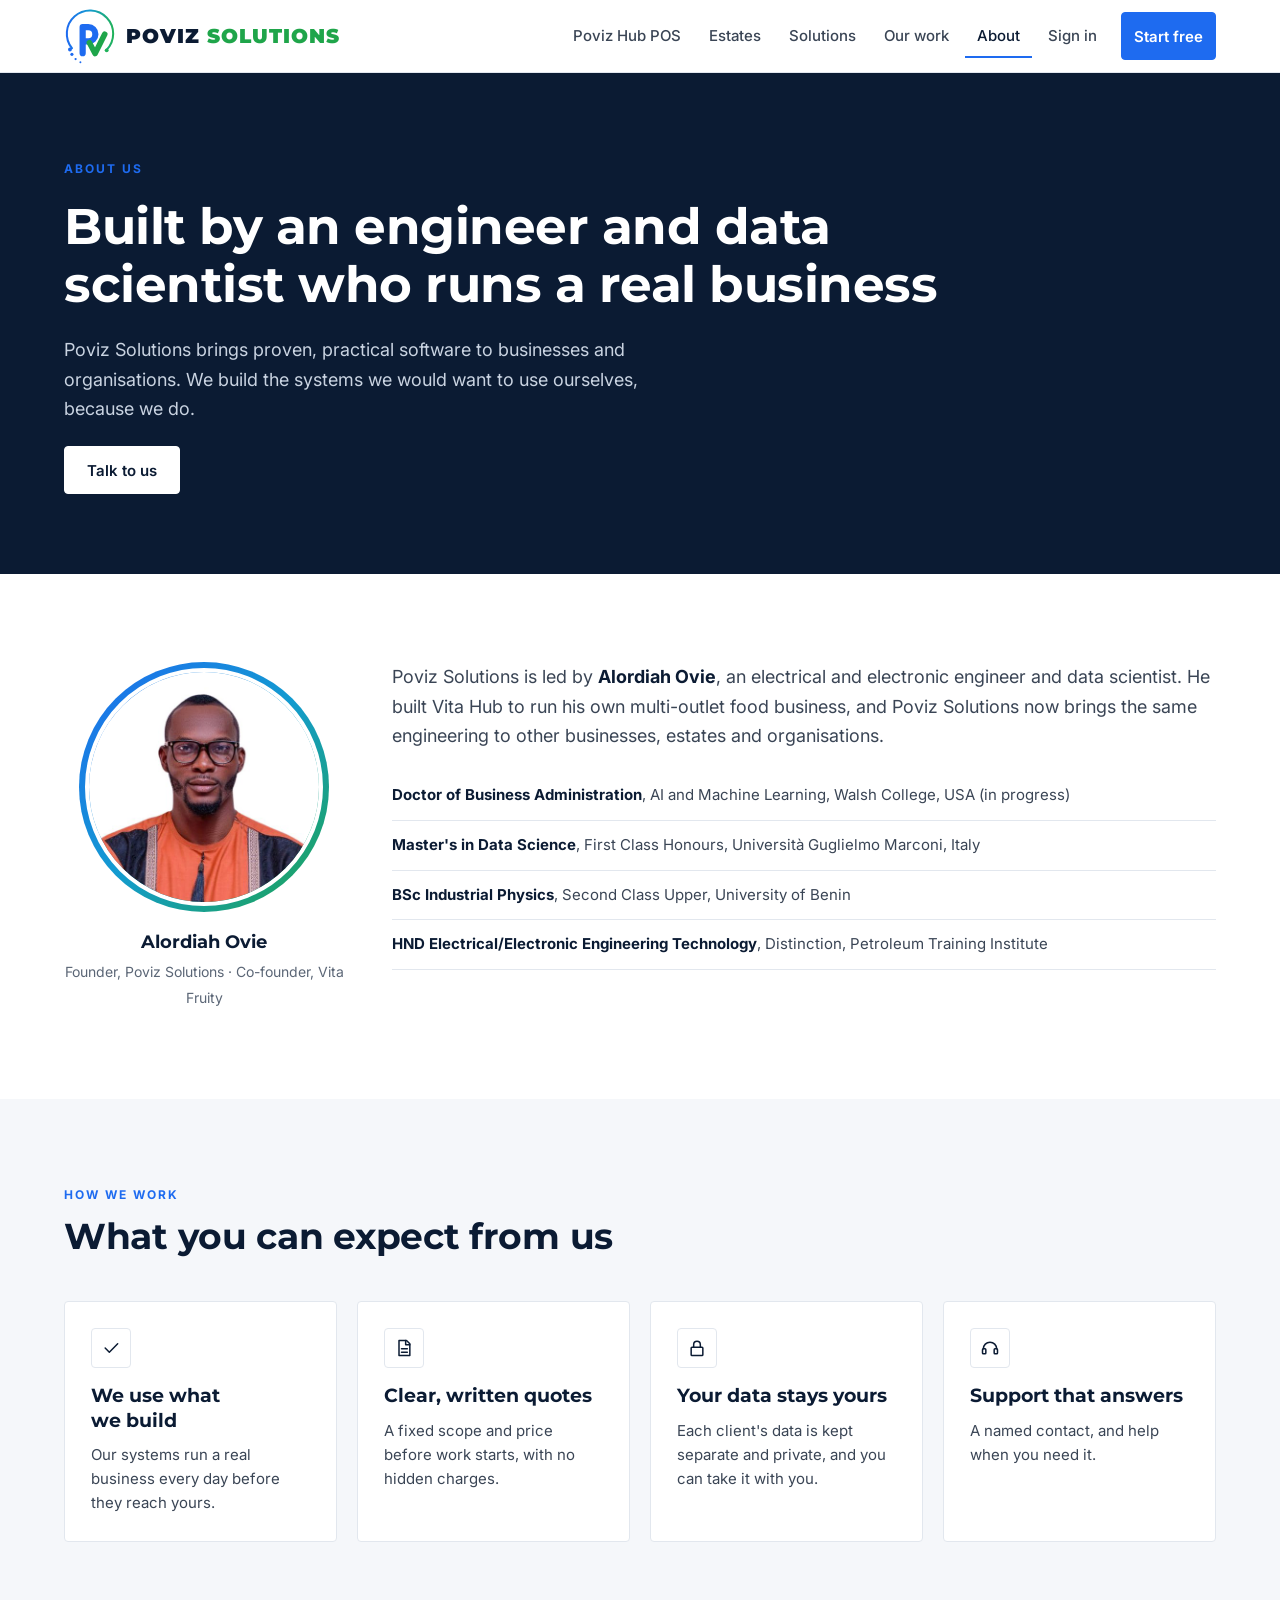
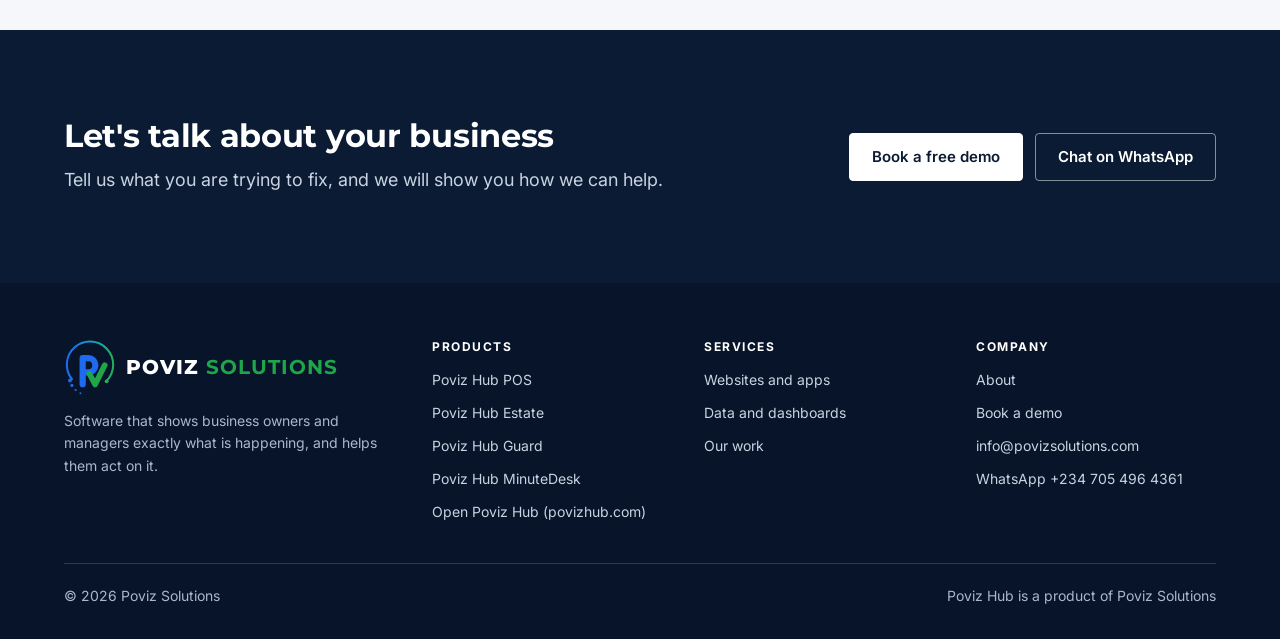
==== commit 47e0257a: "Link to the live Poviz Hub: Start free and Sign in on every page, prices in the POS FAQ Co-Authored-" ====
--- a/about/index.html
+++ b/about/index.html
@@ -20,9 +20,9 @@
 <header class="site-header">
 <div class="wrap">
 <a class="logo" href="/" aria-label="Poviz Solutions home"><svg viewBox="14 6 92 100" aria-hidden="true"><defs><linearGradient id="pvnav" x1="0" y1="0" x2="1" y2="0"><stop offset="0" stop-color="#1E6BF0"/><stop offset="0.5" stop-color="#139BD0"/><stop offset="1" stop-color="#20B25A"/></linearGradient></defs><path d="M28.1,76.8 A41 41 0 1 1 89.5,79.5" fill="none" stroke="url(#pvnav)" stroke-width="3.6" stroke-linecap="round"/><circle cx="24.5" cy="79" r="3.4" fill="#1E6BF0"/><circle cx="28" cy="87.5" r="2.8" fill="#1E6BF0"/><circle cx="34.5" cy="96" r="2" fill="#1E6BF0"/><circle cx="43" cy="101.5" r="1.7" fill="#1E6BF0"/><circle cx="89.5" cy="80.5" r="3.4" fill="#20B25A"/><path d="M47,39.5 H57 A12.5 12.5 0 0 1 57,64.5 H47 M47,39.5 V85.5" fill="none" stroke="#1E6BF0" stroke-width="11" stroke-linecap="round" stroke-linejoin="round"/><path d="M59,67 L69,86 L86,52" fill="none" stroke="#1FA54A" stroke-width="10" stroke-linecap="round" stroke-linejoin="round"/></svg><b>POVIZ <span>SOLUTIONS</span></b></a>
-<nav class="nav" aria-label="Main"><a href="/pos/">Poviz Hub POS</a><a href="/estate/">Estates</a><a href="/solutions/">Solutions</a><a href="/work/">Our work</a><a href="/about/" aria-current="page">About</a><a class="btn" href="/contact/">Book a demo</a></nav>
+<nav class="nav" aria-label="Main"><a href="/pos/">Poviz Hub POS</a><a href="/estate/">Estates</a><a href="/solutions/">Solutions</a><a href="/work/">Our work</a><a href="/about/" aria-current="page">About</a><a href="https://povizhub.com/signin/">Sign in</a><a class="btn" href="https://povizhub.com/signup/">Start free</a></nav>
 <details class="menu"><summary aria-label="Open menu"><svg width="18" height="18" viewBox="0 0 24 24" fill="none" stroke="currentColor" stroke-width="2" stroke-linecap="round" aria-hidden="true"><path d="M4 7h16M4 12h16M4 17h16"/></svg>Menu</summary>
-<nav class="menu-panel" aria-label="Main"><a href="/pos/">Poviz Hub POS</a><a href="/estate/">Estates</a><a href="/solutions/">Solutions</a><a href="/work/">Our work</a><a href="/about/">About</a><a class="btn" href="/contact/">Book a demo</a></nav></details>
+<nav class="menu-panel" aria-label="Main"><a href="/pos/">Poviz Hub POS</a><a href="/estate/">Estates</a><a href="/solutions/">Solutions</a><a href="/work/">Our work</a><a href="/about/">About</a><a href="https://povizhub.com/signin/">Sign in</a><a class="btn" href="https://povizhub.com/signup/">Start free</a></nav></details>
 </div>
 </header>
 <main>
@@ -55,7 +55,7 @@
 <div class="foot-grid">
 <div><a class="logo light" href="/" aria-label="Poviz Solutions home"><svg viewBox="14 6 92 100" aria-hidden="true"><defs><linearGradient id="pvfoot" x1="0" y1="0" x2="1" y2="0"><stop offset="0" stop-color="#1E6BF0"/><stop offset="0.5" stop-color="#139BD0"/><stop offset="1" stop-color="#20B25A"/></linearGradient></defs><path d="M28.1,76.8 A41 41 0 1 1 89.5,79.5" fill="none" stroke="url(#pvfoot)" stroke-width="3.6" stroke-linecap="round"/><circle cx="24.5" cy="79" r="3.4" fill="#1E6BF0"/><circle cx="28" cy="87.5" r="2.8" fill="#1E6BF0"/><circle cx="34.5" cy="96" r="2" fill="#1E6BF0"/><circle cx="43" cy="101.5" r="1.7" fill="#1E6BF0"/><circle cx="89.5" cy="80.5" r="3.4" fill="#20B25A"/><path d="M47,39.5 H57 A12.5 12.5 0 0 1 57,64.5 H47 M47,39.5 V85.5" fill="none" stroke="#1E6BF0" stroke-width="11" stroke-linecap="round" stroke-linejoin="round"/><path d="M59,67 L69,86 L86,52" fill="none" stroke="#1FA54A" stroke-width="10" stroke-linecap="round" stroke-linejoin="round"/></svg><b>POVIZ <span>SOLUTIONS</span></b></a>
 <p>Software that shows business owners and managers exactly what is happening, and helps them act on it.</p></div>
-<div><h3>Products</h3><ul><li><a href="/pos/">Poviz Hub POS</a></li><li><a href="/estate/">Poviz Hub Estate</a></li><li><a href="/guard/">Poviz Hub Guard</a></li><li><a href="/minutedesk/">Poviz Hub MinuteDesk</a></li></ul></div>
+<div><h3>Products</h3><ul><li><a href="/pos/">Poviz Hub POS</a></li><li><a href="/estate/">Poviz Hub Estate</a></li><li><a href="/guard/">Poviz Hub Guard</a></li><li><a href="/minutedesk/">Poviz Hub MinuteDesk</a></li><li><a href="https://povizhub.com">Open Poviz Hub (povizhub.com)</a></li></ul></div>
 <div><h3>Services</h3><ul><li><a href="/websites/">Websites and apps</a></li><li><a href="/data/">Data and dashboards</a></li><li><a href="/work/">Our work</a></li></ul></div>
 <div><h3>Company</h3><ul><li><a href="/about/">About</a></li><li><a href="/contact/">Book a demo</a></li><li><a href="mailto:info@povizsolutions.com">info@povizsolutions.com</a></li><li><a href="https://wa.me/2347054964361">WhatsApp +234 705 496 4361</a></li></ul></div>
 </div>
--- a/assets/site.css
+++ b/assets/site.css
@@ -247,3 +247,6 @@
 .foot-grid a:hover{color:var(--white);text-decoration:underline}
 .foot-grid p{margin-top:14px;max-width:320px;line-height:1.6}
 .foot-base{border-top:1px solid var(--line-dark);margin-top:40px;padding-top:20px;display:flex;flex-wrap:wrap;justify-content:space-between;gap:12px}
+
+.hero-note{margin:14px 0 0;font-size:14px;opacity:.85}
+.hero-note a{color:inherit;font-weight:600}
